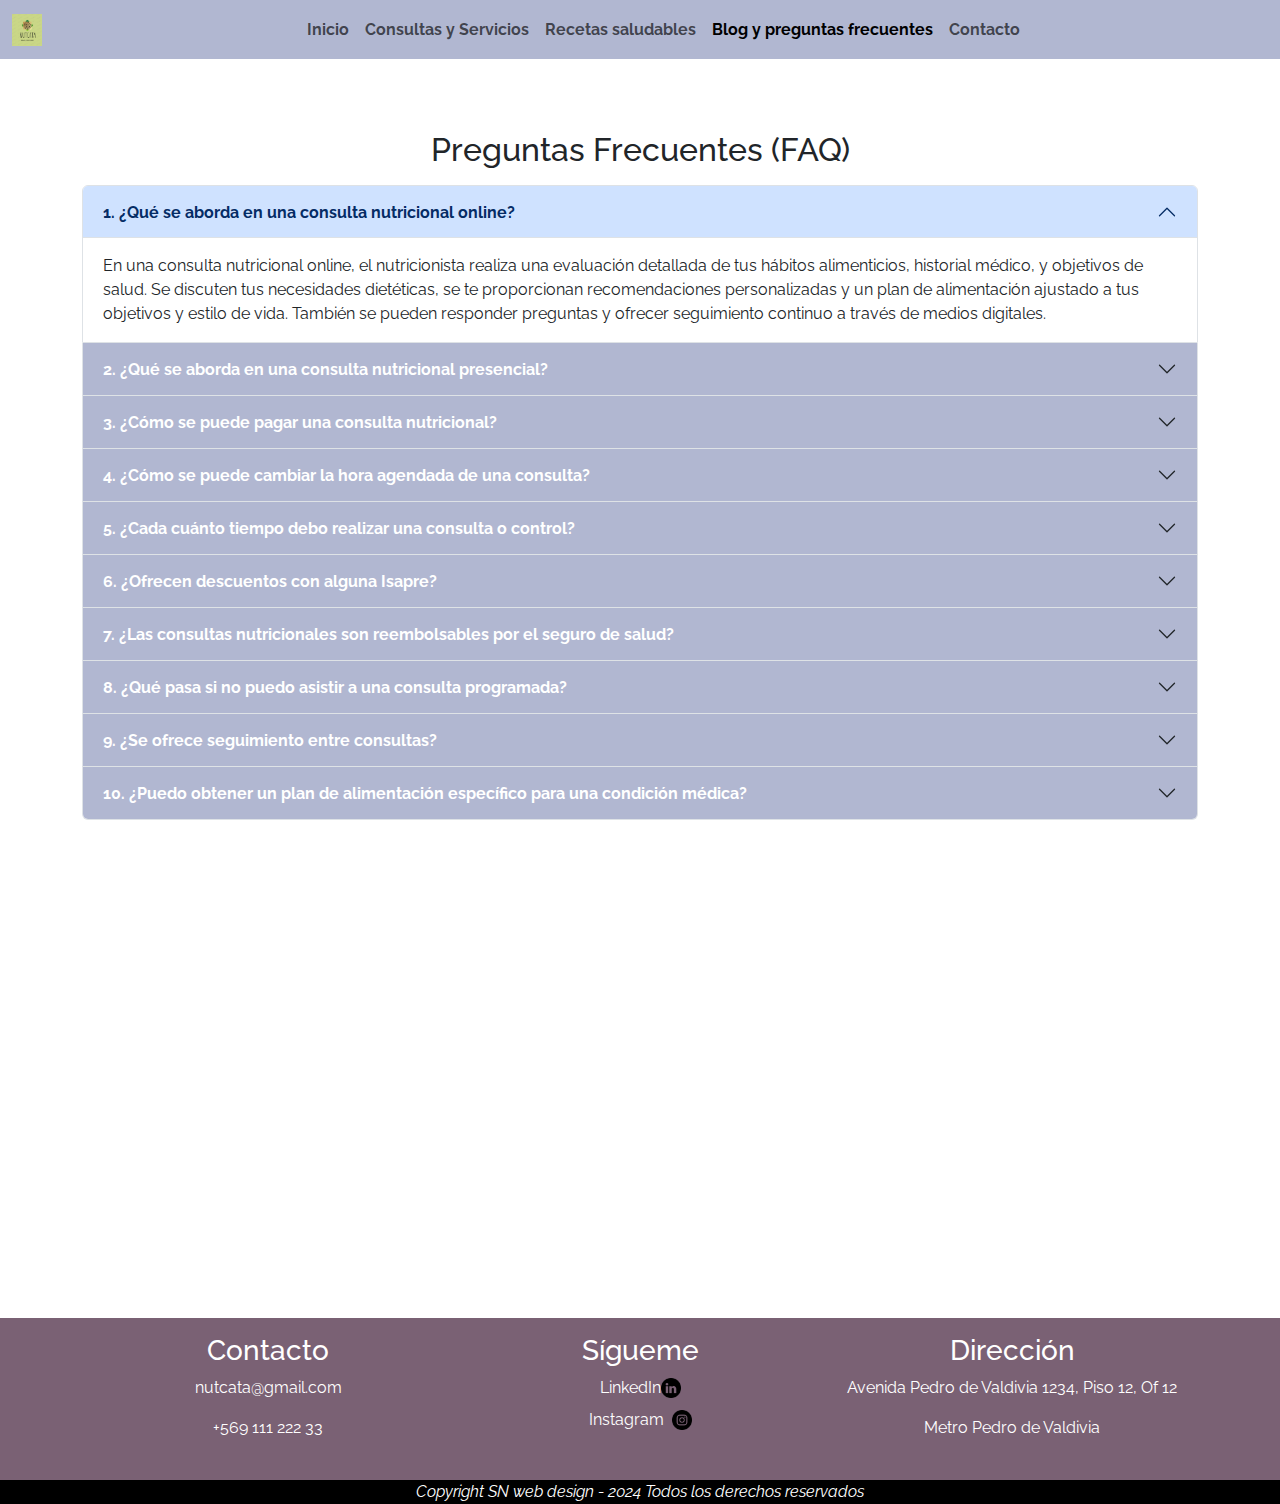
==== pages/blog.html @ 03412732 "se elimina target blank" ====
<!DOCTYPE html>
<html lang="en">
<head>
    <meta charset="UTF-8">
    <meta name="viewport" content="width=device-width, initial-scale=1.0">
    <title>Nutcata - Blog</title>
    <meta name="description" content="Preguntas frecuentes e informacion para todos">
    <meta name="keywords" content="Nutrionista, dieta, consulta nutricional, bajar de peso, salubable">
    <link href="https://cdn.jsdelivr.net/npm/bootstrap@5.3.3/dist/css/bootstrap.min.css" rel="stylesheet" integrity="sha384-QWTKZyjpPEjISv5WaRU9OFeRpok6YctnYmDr5pNlyT2bRjXh0JMhjY6hW+ALEwIH" crossorigin="anonymous">
    <link rel="stylesheet" href="../styles/estilo.css">

</head>
<body>
    <header>
        <nav class="navbar navbar-expand-lg navbar-light ">
            <div class="container-fluid">
                <a class="navbar-brand" href="#"><img src="../img/WhatsApp Image 2024-05-26 at 16.32.11 (1).jpeg" width="30" alt="Logo"></a>
                <button class="navbar-toggler" type="button" data-bs-toggle="collapse" data-bs-target="#navbarNav" aria-controls="navbarNav" aria-expanded="false" aria-label="Toggle navigation">
                    <span class="navbar-toggler-icon"></span>
                </button>
                <div class="collapse navbar-collapse justify-content-center align-items-center fw-bold text-light" id="navbarNav">
                    <ul class="navbar-nav text-dark">
                        <li class="nav-item">
                            <a class="nav-link" aria-current="page" href="../index.html"  target="_blank">Inicio</a>
                        </li>
                        <li class="nav-item">
                            <a class="nav-link" href="./consultas.html" target="">Consultas y Servicios</a>
                        </li>
                        <li class="nav-item">
                            <a class="nav-link" href="./recetas.html" target="">Recetas saludables</a>
                        </li>
                        <li class="nav-item">
                            <a class="nav-link active" href="./blog.html">Blog y preguntas frecuentes</a>
                        </li>
                        <li class="nav-item">
                            <a class="nav-link" href="./contacto.html" target="">Contacto</a>
                        </li>
                    </ul>
                </div>
            </div>
        </nav>
    </header>
        <main>
            <br>
            <br>
            <br>
            <section class="container">
                <h2 class="text-center">Preguntas Frecuentes (FAQ)</h2>
                <div class="accordion mt-3" id="accordionExample">
                    <div class="accordion-item">
                      <h2 class="accordion-header">
                        <button class="accordion-button" type="button" data-bs-toggle="collapse" data-bs-target="#collapseOne" aria-expanded="true" aria-controls="collapseOne">
                            <strong>1. ¿Qué se aborda en una consulta nutricional online?</strong>
                        </button>
                      </h2>
                      <div id="collapseOne" class="accordion-collapse collapse show" data-bs-parent="#accordionExample">
                        <div class="accordion-body">
                            En una consulta nutricional online, el nutricionista realiza una evaluación detallada de tus hábitos alimenticios, historial médico, y objetivos de salud. Se discuten tus necesidades dietéticas, se te proporcionan recomendaciones personalizadas y un plan de alimentación ajustado a tus objetivos y estilo de vida. También se pueden responder preguntas y ofrecer seguimiento continuo a través de medios digitales.
                        </div>
                      </div>
                    </div>
                    <div class="accordion-item">
                      <h2 class="accordion-header">
                        <button class="accordion-button collapsed" type="button" data-bs-toggle="collapse" data-bs-target="#collapseTwo" aria-expanded="false" aria-controls="collapseTwo">
                            <strong>2. ¿Qué se aborda en una consulta nutricional presencial? </strong>
                        </button>
                      </h2>
                      <div id="collapseTwo" class="accordion-collapse collapse" data-bs-parent="#accordionExample">
                        <div class="accordion-body">
                            En una consulta nutricional presencial, el nutricionista lleva a cabo una evaluación completa, que puede incluir mediciones antropométricas (como peso, altura y composición corporal), revisión de tu historial médico y dietético, y la elaboración de un plan nutricional personalizado. Se pueden realizar exámenes físicos adicionales y se tiene una interacción más directa y personal.
                        </div>
                      </div>
                    </div>
                    <div class="accordion-item">
                      <h2 class="accordion-header">
                        <button class="accordion-button collapsed" type="button" data-bs-toggle="collapse" data-bs-target="#collapseThree" aria-expanded="false" aria-controls="collapseThree">
                        <strong>3. ¿Cómo se puede pagar una consulta nutricional?</strong>
                        </button>
                      </h2>
                      <div id="collapseThree" class="accordion-collapse collapse" data-bs-parent="#accordionExample">
                        <div class="accordion-body">
                            Las consultas nutricionales se pueden pagar a través de diversos métodos, como transferencias bancarias, tarjetas de crédito o débito, pagos en línea mediante plataformas seguras, y en algunos casos, pago en efectivo para consultas presenciales. Verifica las opciones disponibles en la página de pagos de nuestro sitio web.
                        </div>
                      </div>
                    </div>
                    <div class="accordion-item">
                        <h2 class="accordion-header">
                          <button class="accordion-button collapsed" type="button" data-bs-toggle="collapse" data-bs-target="#collapseFour" aria-expanded="false" aria-controls="collapseFour">
                          <strong>4. ¿Cómo se puede cambiar la hora agendada de una consulta?</strong>
                          </button>
                        </h2>
                        <div id="collapseFour" class="accordion-collapse collapse" data-bs-parent="#accordionExample">
                          <div class="accordion-body">
                            Para cambiar la hora agendada de una consulta, puedes comunicarte directamente con nosotros a través de nuestro número de contacto, enviar un correo electrónico, o utilizar la plataforma de agendamiento online disponible en nuestra página web. Es recomendable hacer los cambios con al menos 24 horas de antelación.
                          </div>
                        </div>
                      </div>
                      <div class="accordion-item">
                        <h2 class="accordion-header">
                          <button class="accordion-button collapsed" type="button" data-bs-toggle="collapse" data-bs-target="#collapseFive" aria-expanded="false" aria-controls="collapseFive">
                          <strong>5. ¿Cada cuánto tiempo debo realizar una consulta o control?</strong>
                          </button>
                        </h2>
                        <div id="collapseFive" class="accordion-collapse collapse" data-bs-parent="#accordionExample">
                          <div class="accordion-body">
                            La frecuencia de las consultas o controles dependerá de tus objetivos y necesidades específicas. Generalmente, se recomienda una consulta inicial y controles mensuales o bimensuales para evaluar el progreso y ajustar el plan nutricional según sea necesario. Tu nutricionista te dará una recomendación personalizada.
                          </div>
                        </div>
                      </div>
                      <div class="accordion-item">
                        <h2 class="accordion-header">
                          <button class="accordion-button collapsed" type="button" data-bs-toggle="collapse" data-bs-target="#collapseSix" aria-expanded="false" aria-controls="collapseSix">
                          <strong>6. ¿Ofrecen descuentos con alguna Isapre?</strong>
                          </button>
                        </h2>
                        <div id="collapseSix" class="accordion-collapse collapse" data-bs-parent="#accordionExample">
                          <div class="accordion-body">
                            Actualmente, ofrecemos descuentos especiales para afiliados a ciertas Isapres. Te recomendamos revisar nuestra sección de convenios y descuentos en la página web o consultar directamente con nosotros para obtener más información sobre los descuentos disponibles.
                          </div>
                        </div>
                      </div>
                      <div class="accordion-item">
                        <h2 class="accordion-header">
                          <button class="accordion-button collapsed" type="button" data-bs-toggle="collapse" data-bs-target="#collapseSeven" aria-expanded="false" aria-controls="collapseSeven">
                          <strong>7. ¿Las consultas nutricionales son reembolsables por el seguro de salud?</strong>
                          </button>
                        </h2>
                        <div id="collapseSeven" class="accordion-collapse collapse" data-bs-parent="#accordionExample">
                          <div class="accordion-body">
                            Algunas consultas nutricionales pueden ser reembolsables por el seguro de salud, dependiendo de tu plan y proveedor de seguros. Te recomendamos contactar a tu aseguradora para verificar la cobertura y los requisitos necesarios para el reembolso.
                          </div>
                        </div>
                      </div>
                      <div class="accordion-item">
                        <h2 class="accordion-header">
                          <button class="accordion-button collapsed" type="button" data-bs-toggle="collapse" data-bs-target="#collapseEight" aria-expanded="false" aria-controls="collapseEight">
                          <strong>8. ¿Qué pasa si no puedo asistir a una consulta programada?</strong>
                          </button>
                        </h2>
                        <div id="collapseEight" class="accordion-collapse collapse" data-bs-parent="#accordionExample">
                          <div class="accordion-body">
                            Si no puedes asistir a una consulta programada, te pedimos que nos informes lo antes posible para reprogramarla. Las políticas de cancelación y reprogramación pueden variar, pero generalmente se recomienda avisar con al menos 24 horas de antelación para evitar cargos por cancelación.

                          </div>
                        </div>
                      </div>
                      <div class="accordion-item">
                        <h2 class="accordion-header">
                          <button class="accordion-button collapsed" type="button" data-bs-toggle="collapse" data-bs-target="#collapseNine" aria-expanded="false" aria-controls="collapseNine">
                          <strong>9. ¿Se ofrece seguimiento entre consultas?</strong>
                          </button>
                        </h2>
                        <div id="collapseNine" class="accordion-collapse collapse" data-bs-parent="#accordionExample">
                          <div class="accordion-body">
                            Sí, ofrecemos seguimiento entre consultas para asegurar que estás progresando adecuadamente y para responder a cualquier pregunta o inquietud que puedas tener. El seguimiento puede realizarse a través de correo electrónico, llamadas telefónicas, o aplicaciones de mensajería según tu preferencia.

                          </div>
                        </div>
                      </div>
                      <div class="accordion-item">
                        <h2 class="accordion-header">
                          <button class="accordion-button collapsed" type="button" data-bs-toggle="collapse" data-bs-target="#collapseTen" aria-expanded="false" aria-controls="collapseTen">
                          <strong>10. ¿Puedo obtener un plan de alimentación específico para una condición médica?</strong>
                          </button>
                        </h2>
                        <div id="collapseTen" class="accordion-collapse collapse" data-bs-parent="#accordionExample">
                          <div class="accordion-body">
                            Sí, nuestros nutricionistas están capacitados para elaborar planes de alimentación específicos para diversas condiciones médicas, como diabetes, hipertensión, dislipidemia, entre otras. Durante la consulta, se revisará tu historial médico y se diseñará un plan que se ajuste a tus necesidades.

                          </div>
                        </div>
                      </div>
            </section>

            <section class="container" style="height: 50vh">
              <article>
                  
              </article>


            </section>

            <br>
            <br>
        </main>
        <section class="contact-section">
            <div class="container d-flex flex-wrap justify-content-center text-center">
                <div class="col-lg-4 col-md-6 mb-4 mt-3">
                    <h3>Contacto</h3>
                    <p>nutcata@gmail.com</p>
                    <p>+569 111 222 33</p>
                </div>
                <div class="col-lg-4 col-md-6 mb-4 mt-3">
                    <h3>Sígueme</h3>
                    <div class="d-flex align-items-center justify-content-center mb-2">
                        <p class= mb-0 me-2">LinkedIn</p>
                        <img class="img " style="width: 20px; height: 20px;" src="../img/linkedin_black_logo_icon_147114.png" alt="LinkedIn Logo">
                    </div>
                    <div class="d-flex align-items-center justify-content-center mb-2" >
                        <p class="mb-0 me-2">Instagram</p>
                        <img class="img " style="width: 20px; height: 20px;" src="../img/instagram_black_logo_icon_147122.png" alt="Instagram Logo">
    
                    </div>
                </div>
                <div class="col-lg-4 col-md-6 mb-4 mt-3">
                    <h3>Dirección</h3>
                    <p >Avenida Pedro de Valdivia 1234, Piso 12, Of 12</p>
                    <p >Metro Pedro de Valdivia</p>
                </div>
            </div>
        </section>
    
        
        <footer class="text-center ">
            Copyright SN web design - 2024 Todos los derechos reservados
        </footer>
    
        <script src="https://cdn.jsdelivr.net/npm/bootstrap@5.3.3/dist/js/bootstrap.bundle.min.js" integrity="sha384-YvpcrYf0tY3lHB60NNkmXc5s9fDVZLESaAA55NDzOxhy9GkcIdslK1eN7N6jIeHz" crossorigin="anonymous"></script>
    </body>
    </html>
     


    <script src="https://cdn.jsdelivr.net/npm/bootstrap@5.3.3/dist/js/bootstrap.bundle.min.js" integrity="sha384-YvpcrYf0tY3lHB60NNkmXc5s9fDVZLESaAA55NDzOxhy9GkcIdslK1eN7N6jIeHz" crossorigin="anonymous"></script>
---- styles/estilo.css ----
@import url("https://fonts.googleapis.com/css2?family=Raleway:ital,wght@0,100..900;1,100..900&display=swap");
/* Crea variable para tipografia */
* {
  padding: 0;
  margin: 0;
  box-sizing: border-box;
  font-family: "raleway";
}

header {
  background-color: #b1b7d1;
}
header .navbar-nav {
  color: black;
}
header .navbar-nav {
  color: black !important;
}
header .navbar-nav li {
  animation: text-focus-in 1s cubic-bezier(0.55, 0.085, 0.68, 0.53) both;
}
header .navbar-nav .nav-item1 {
  animation-delay: 0.2s;
}
header .navbar-nav .nav-item2 {
  animation-delay: 0.4s;
}
header .navbar-nav .nav-item3 {
  animation-delay: 0.6s;
}
header .navbar-nav .nav-item4 {
  animation-delay: 0.8s;
}
header .navbar-nav .nav-item5 {
  animation-delay: 1s;
}
@keyframes text-focus-in {
  0% {
    filter: blur(12px);
    opacity: 0;
  }
  100% {
    filter: blur(0);
    opacity: 1;
  }
}
.hero {
  position: relative;
  height: 100vh;
  color: white;
  display: flex;
  justify-content: center;
  align-items: center;
  text-align: center;
  overflow: hidden;
}
.hero::before {
  content: "";
  position: absolute;
  top: 0;
  left: 0;
  width: 100%;
  height: 100%;
  background: url("../img/saludable.jpg") no-repeat center center;
  background-size: cover;
  opacity: 0.5;
  z-index: 1;
}
.hero h1, .hero p {
  color: black;
}

.seccion-1 {
  background-color: #b1b7d1;
}
.seccion-1 .container .row .h2seccion-1 {
  text-align: center;
}
.seccion-1 .container .row .pseccion-1 {
  text-align: justify;
}
.seccion-1 .container .row .imagen-seccion1 {
  animation: flip-in-hor-bottom 0.5s cubic-bezier(0.25, 0.46, 0.45, 0.94) both;
  animation-delay: 1.5s;
}
.seccion-1 .container .row .imagen-seccion1 .img-fluid {
  border-radius: 10%;
}
@keyframes flip-in-hor-bottom {
  0% {
    transform: rotateX(80deg);
    opacity: 0;
  }
  100% {
    transform: rotateX(0);
    opacity: 1;
  }
}
.seccion-2 .container .h2seccion-2 {
  text-align: center;
  margin-top: 3;
}
.seccion-2 .container .row .tarjeta {
  text-align: center;
  transition: 1s;
}
.seccion-2 .container .row .tarjeta:hover {
  transform: scale(1.1) translateY(-40px);
}
.seccion-2 .container .row .imagen_cont_2 {
  align-items: center;
  justify-content: center;
  height: 100px;
  margin-bottom: 10px;
  background-color: #b1b7d1;
  border-radius: 50%;
}

.seccion-3 {
  background-color: #b1b7d1;
}
.seccion-3 .container .row .imagen-seccion3 {
  animation: flip-in-hor-bottom 0.5s cubic-bezier(0.25, 0.46, 0.45, 0.94) both;
  animation-delay: 1.5s;
}
.seccion-3 .container .row .imagen-seccion3 .img-fluid {
  border-radius: 5%;
}
.seccion-3 .container .row .imagen-seccion3 .pseccion-3 {
  text-align: justify;
}
@keyframes flip-in-hor-bottom {
  0% {
    transform: rotateX(80deg);
    opacity: 0;
  }
  100% {
    transform: rotateX(0);
    opacity: 1;
  }
}
.contact-section {
  width: 100%;
  margin: 0;
  background-color: #7a6174;
  color: white;
}

footer {
  background-color: black;
  color: white;
  font-style: italic;
  text-align: center;
}

.card {
  transition: 1s;
}
.card:hover {
  transform: scale(1.1) translateY(-20px);
}
.card .card-body a {
  background-color: #b1b7d1;
  border-color: none;
  color: white;
}
.card .card-body a:hover {
  background-color: #7a6174;
  color: white;
}

.card-body a:hover {
  background-color: #7a6174;
  color: white;
}

.btn {
  background-color: #b1b7d1;
  border-color: none;
  color: white;
}
.btn:hover {
  background-color: #7a6174;
  color: white;
}

.accordion-button {
  background-color: #b1b7d1;
  border-color: none;
  color: white;
}/*# sourceMappingURL=estilo.css.map */
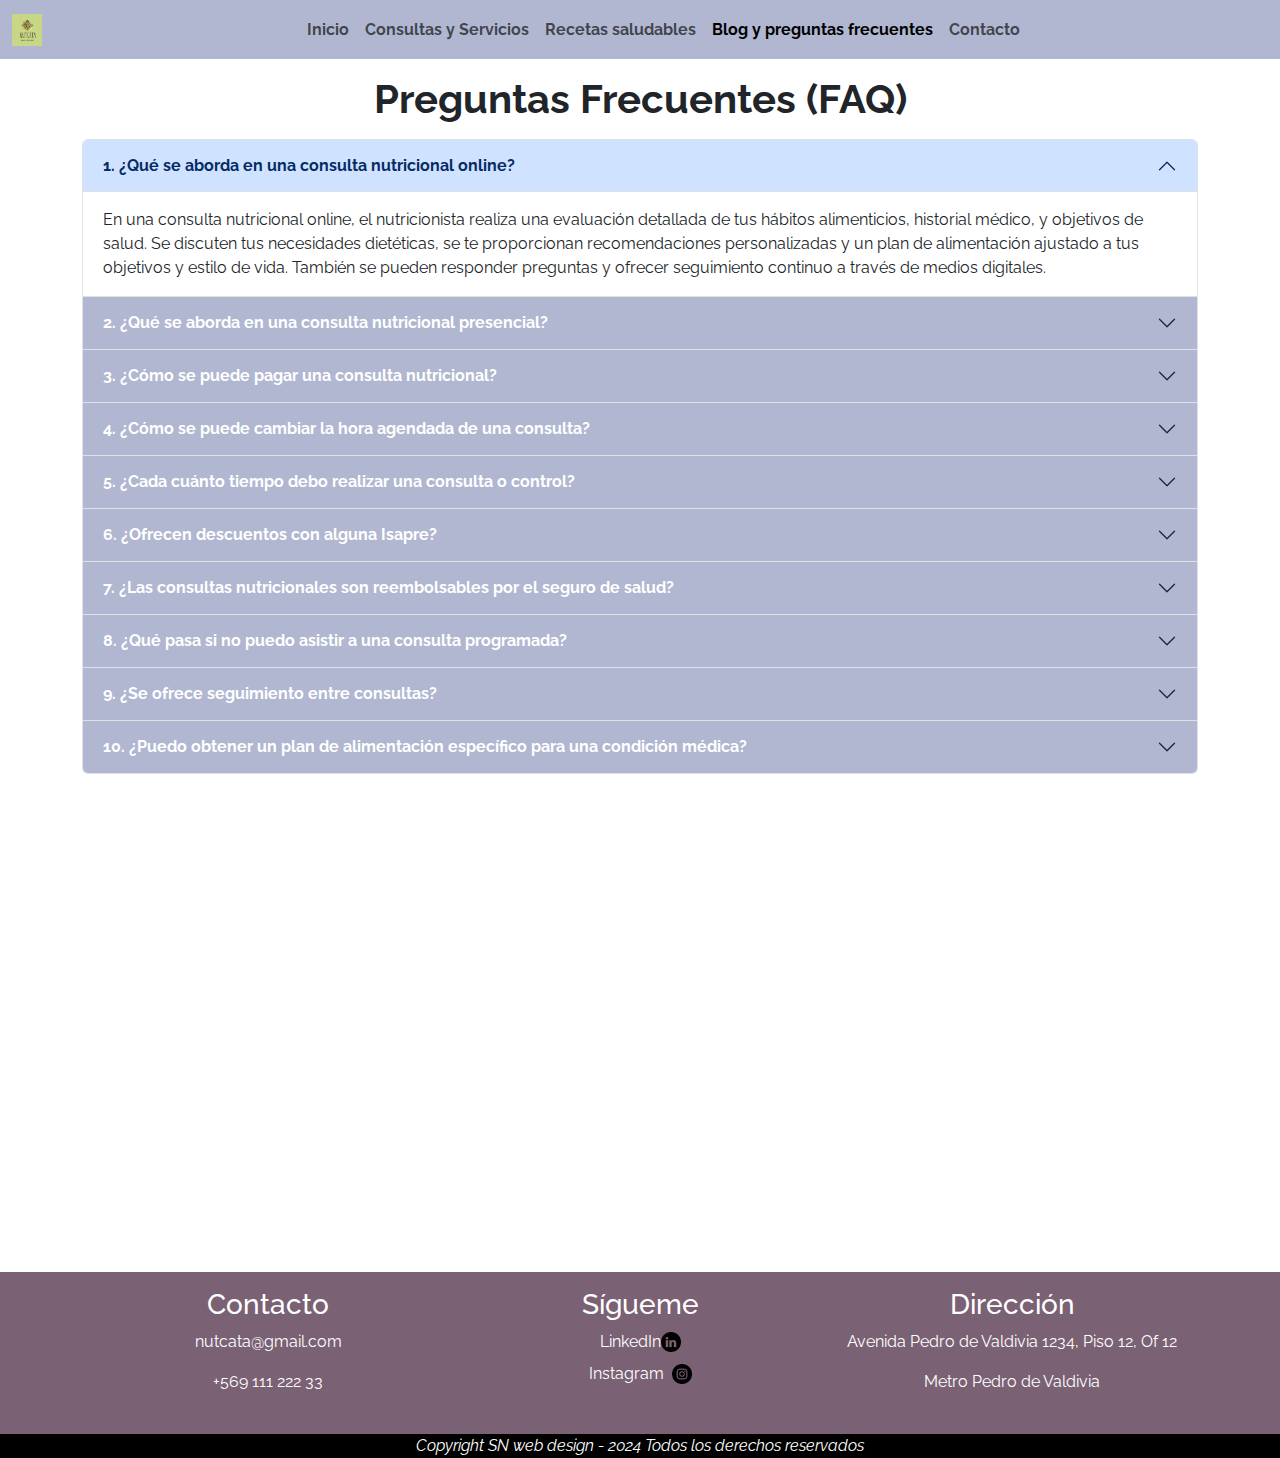
==== commit cf665cde: "se modifican titulos, se agregan h1 por pagina" ====
--- a/pages/blog.html
+++ b/pages/blog.html
@@ -41,11 +41,8 @@
         </nav>
     </header>
         <main>
-            <br>
-            <br>
-            <br>
             <section class="container">
-                <h2 class="text-center">Preguntas Frecuentes (FAQ)</h2>
+                <h1 class="text-center mt-3 fw-bold fs-1">Preguntas Frecuentes (FAQ)</h1>
                 <div class="accordion mt-3" id="accordionExample">
                     <div class="accordion-item">
                       <h2 class="accordion-header">
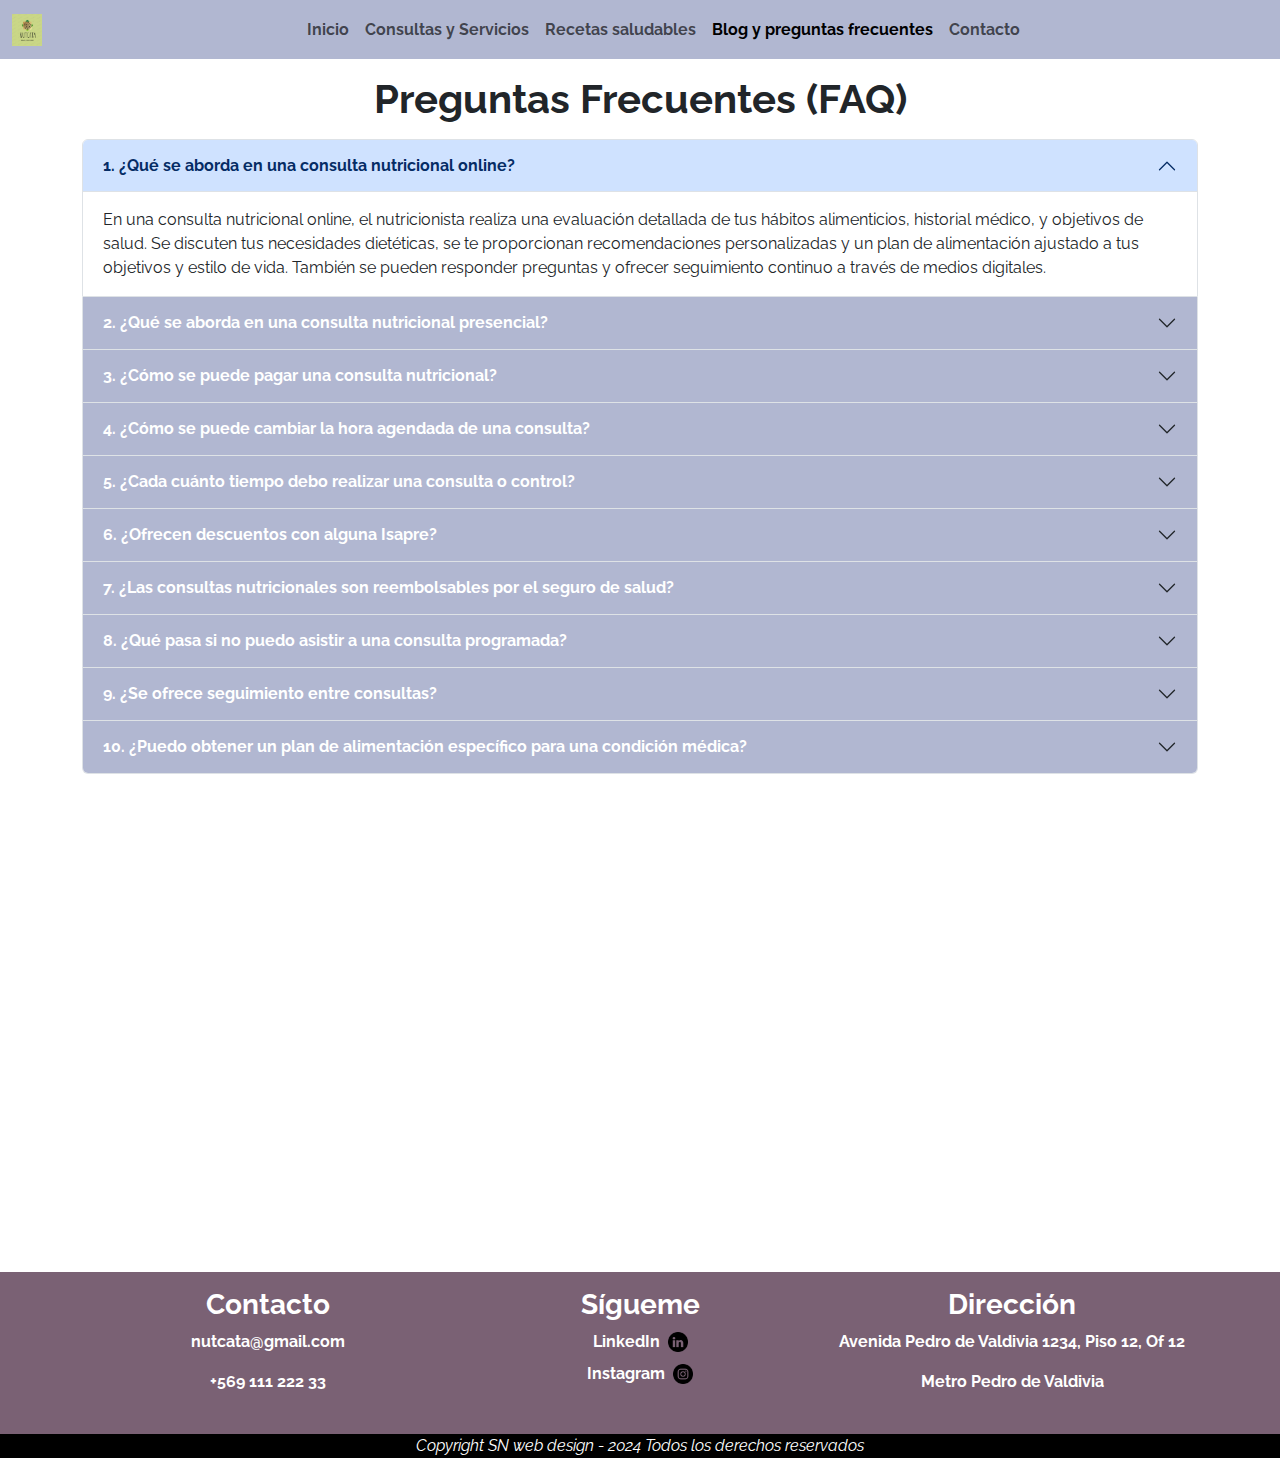
==== commit a9e8524e: "se agregan fw bold en todas las secciones de contacto" ====
--- a/pages/blog.html
+++ b/pages/blog.html
@@ -11,6 +11,7 @@
 
 </head>
 <body>
+  <!-- SECCION HEADER CON MENU -->
     <header>
         <nav class="navbar navbar-expand-lg navbar-light ">
             <div class="container-fluid">
@@ -41,6 +42,7 @@
         </nav>
     </header>
         <main>
+          <!-- PREGUNTAS FRECUENTES O FAQS -->
             <section class="container">
                 <h1 class="text-center mt-3 fw-bold fs-1">Preguntas Frecuentes (FAQ)</h1>
                 <div class="accordion mt-3" id="accordionExample">
@@ -180,29 +182,31 @@
             <br>
             <br>
         </main>
+
+          <!-- SECCION DE INFORMACION DE CONTACTO Y REDES  -->
         <section class="contact-section">
             <div class="container d-flex flex-wrap justify-content-center text-center">
                 <div class="col-lg-4 col-md-6 mb-4 mt-3">
-                    <h3>Contacto</h3>
-                    <p>nutcata@gmail.com</p>
-                    <p>+569 111 222 33</p>
+                    <h3 class="fw-bold">Contacto</h3>
+                    <p class="fw-bold">nutcata@gmail.com</p>
+                    <p class="fw-bold">+569 111 222 33</p>
                 </div>
                 <div class="col-lg-4 col-md-6 mb-4 mt-3">
-                    <h3>Sígueme</h3>
+                    <h3 class="fw-bold">Sígueme</h3>
                     <div class="d-flex align-items-center justify-content-center mb-2">
-                        <p class= mb-0 me-2">LinkedIn</p>
+                        <p class= "mb-0 me-2 fw-bold">LinkedIn</p>
                         <img class="img " style="width: 20px; height: 20px;" src="../img/linkedin_black_logo_icon_147114.png" alt="LinkedIn Logo">
                     </div>
                     <div class="d-flex align-items-center justify-content-center mb-2" >
-                        <p class="mb-0 me-2">Instagram</p>
+                        <p class="mb-0 me-2 fw-bold">Instagram</p>
                         <img class="img " style="width: 20px; height: 20px;" src="../img/instagram_black_logo_icon_147122.png" alt="Instagram Logo">
     
                     </div>
                 </div>
                 <div class="col-lg-4 col-md-6 mb-4 mt-3">
-                    <h3>Dirección</h3>
-                    <p >Avenida Pedro de Valdivia 1234, Piso 12, Of 12</p>
-                    <p >Metro Pedro de Valdivia</p>
+                    <h3 class="fw-bold">Dirección</h3>
+                    <p  class="fw-bold">Avenida Pedro de Valdivia 1234, Piso 12, Of 12</p>
+                    <p  class="fw-bold">Metro Pedro de Valdivia</p>
                 </div>
             </div>
         </section>
--- a/styles/estilo.css
+++ b/styles/estilo.css
@@ -6,7 +6,8 @@
   box-sizing: border-box;
   font-family: "raleway";
 }
-
+ 
+/* Define estilo del header y menu navbar*/
 header {
   background-color: #b1b7d1;
 }
@@ -44,6 +45,9 @@
     opacity: 1;
   }
 }
+
+
+/* DEFINE ESTILO SECCION HERO EN PAGINA INDEX*/
 .hero {
   position: relative;
   height: 100vh;
@@ -70,6 +74,8 @@
   color: black;
 }
 
+
+/* DEFINE ESTILO SECCION-1*/
 .seccion-1 {
   background-color: #b1b7d1;
 }
@@ -96,6 +102,9 @@
     opacity: 1;
   }
 }
+
+
+/* DEFINE ESTILO SECCION-2*/
 .seccion-2 .container .h2seccion-2 {
   text-align: center;
   margin-top: 3;
@@ -116,6 +125,8 @@
   border-radius: 50%;
 }
 
+
+/*DEFINE ESTILO SECCION-3*/
 .seccion-3 {
   background-color: #b1b7d1;
 }
@@ -126,7 +137,10 @@
 .seccion-3 .container .row .imagen-seccion3 .img-fluid {
   border-radius: 5%;
 }
-.seccion-3 .container .row .imagen-seccion3 .pseccion-3 {
+.seccion-3 .container .row .contentseccion-3 .h2seccion-3 {
+  animation: tracking-in-contract 1.5s cubic-bezier(0.215, 0.61, 0.355, 1) both;
+}
+.seccion-3 .container .row .contentseccion-3 .pseccion-3 {
   text-align: justify;
 }
 @keyframes flip-in-hor-bottom {
@@ -139,6 +153,21 @@
     opacity: 1;
   }
 }
+@keyframes tracking-in-contract {
+  0% {
+    letter-spacing: 1em;
+    opacity: 0;
+  }
+  40% {
+    opacity: 0.6;
+  }
+  100% {
+    letter-spacing: normal;
+    opacity: 1;
+  }
+}
+
+/*DEFINE ESTILO DE LA SECCION CONTACTO*/
 .contact-section {
   width: 100%;
   margin: 0;
@@ -146,6 +175,8 @@
   color: white;
 }
 
+
+/*DEFINE EL ESTILO DEL FOOTER DE TODAS LAS PAGINAS*/
 footer {
   background-color: black;
   color: white;
@@ -153,6 +184,7 @@
   text-align: center;
 }
 
+/* DEFINE ESTILO DE LA SECCION TARJETA UTILIZADA EN LAS PAGINAS CONSULTAS Y SERVICIOS Y RECETAS*/
 .card {
   transition: 1s;
 }
@@ -169,11 +201,7 @@
   color: white;
 }
 
-.card-body a:hover {
-  background-color: #7a6174;
-  color: white;
-}
-
+/* DEFINE ESTILO DE TODOS LOS BOTONES UTILIZADOS*/
 .btn {
   background-color: #b1b7d1;
   border-color: none;
@@ -184,6 +212,7 @@
   color: white;
 }
 
+/*DEFINE ESTILO DE ACORDION UTILIZADO EN SECCION PREGUNTAS FRECUENTES*/
 .accordion-button {
   background-color: #b1b7d1;
   border-color: none;
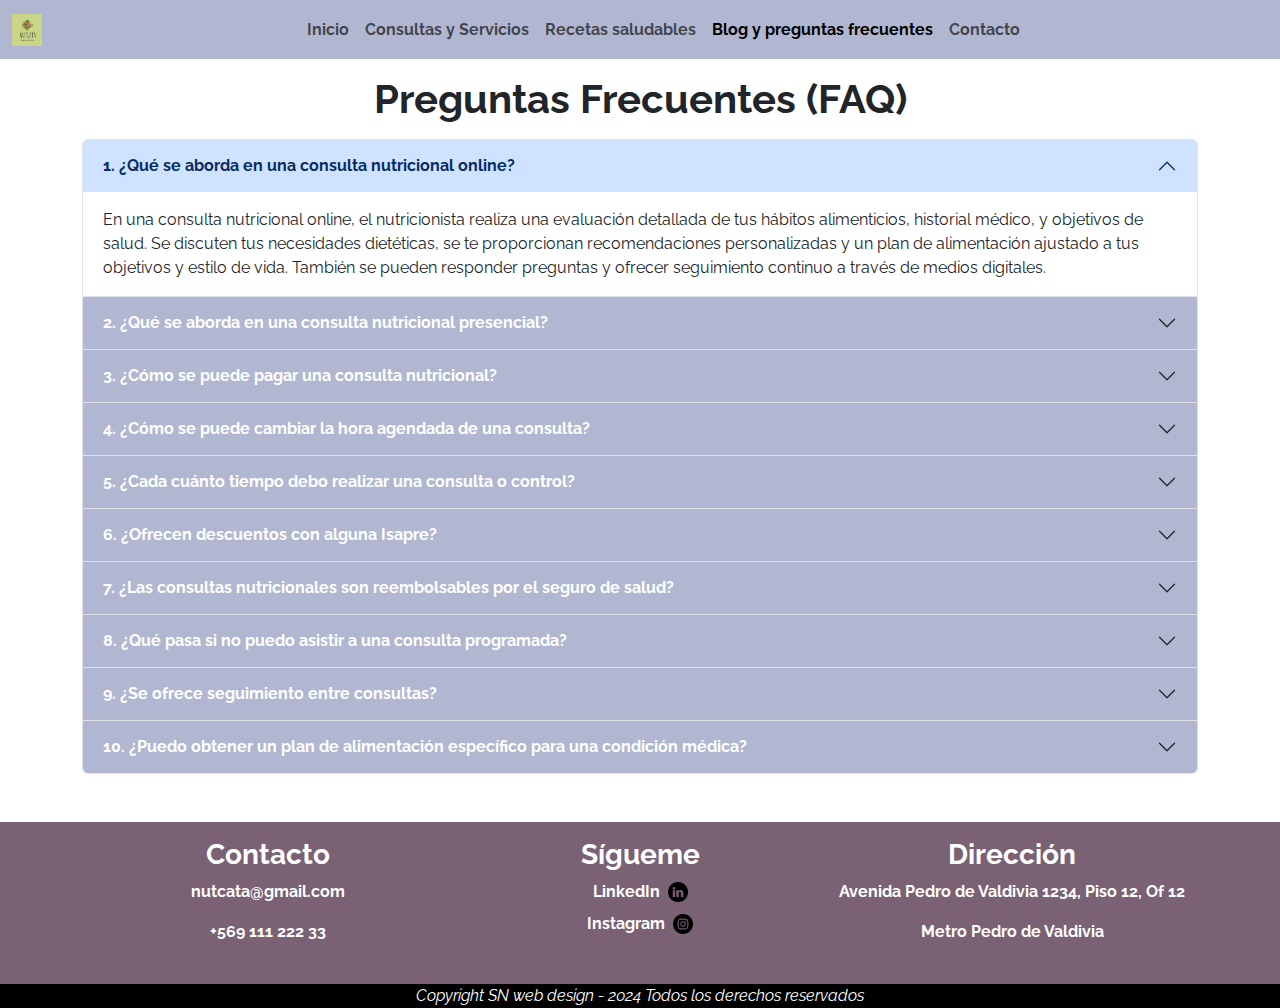
==== commit e91a7141: "se cambia texto en blog" ====
--- a/pages/blog.html
+++ b/pages/blog.html
@@ -171,14 +171,7 @@
                       </div>
             </section>
 
-            <section class="container" style="height: 50vh">
-              <article>
-                  
-              </article>
-
-
-            </section>
-
+      
             <br>
             <br>
         </main>
